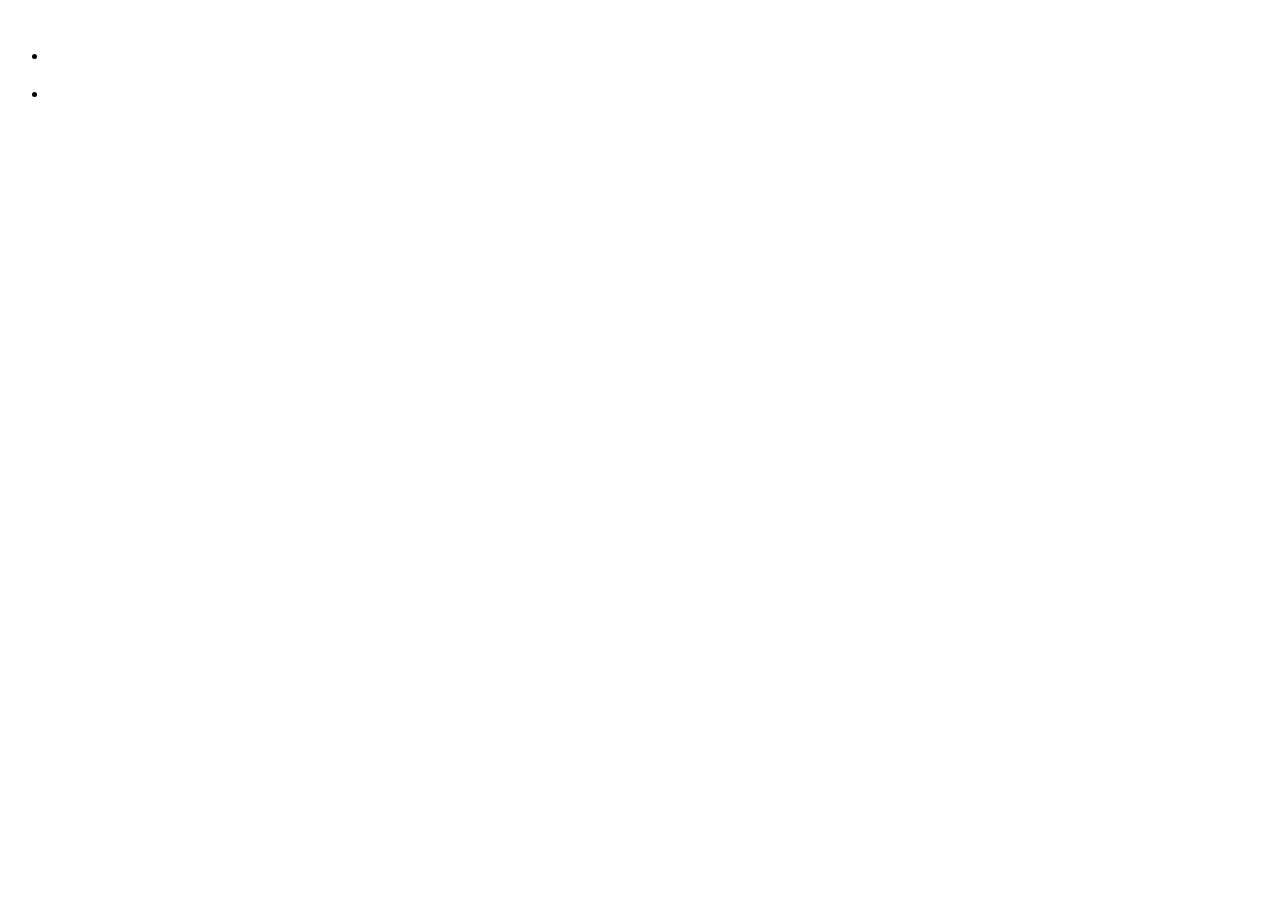
==== index.html @ ecbeac78 "Added the basic structure for the index page which is going to be the Home Page. The structure is sk" ====
<!DOCTYPE html>
<html lang="en-za">
<head>
  <meta charset="UTF-8">
  <meta name="viewport" content="width=device-width, initial-scale=1.0">
  <title>Bloomer Beauty Studio | Home</title>
  <meta name="description" content="content to be added">
  <link rel="stylesheet" href="css/style.css">
</head>
<body>

  <header>
    <!-- the header will not change, will stay the same. The image will be a hero banner below   -->
    <img>
    <h1></h1>
    <nav>
      <a></a>
      <a></a>
      <a></a>
      <a></a>
      <a></a>
      <a></a>
    </nav>
  </header>

  <main>
    <!-- content will added here such as visions and missions -->
    <section>
      <article>
        <p></p>
        <ul>
          <li></li>
        </ul>
      </article>
    </section>

    <section>
      <article>
        <h2></h2>
        <p></p>
      </article>
      <article>
        <h2></h2>
        <p></p>
      </article>
      <article>
        <h2></h2>
        <p></p>
      </article>
    </section>

    <aside>
      <h2></h2>
      <ul>
        <li></li>
      </ul>
    </aside>
  </main>

  <footer>
    <!-- footer will contain our contacts, social links , and business hours. Will remain the same for all the pages.-->
    <section>
      <!-- contact -->
      <p></p>
      <p><a></a></p>
      <p></p>
    </section>
    <section>
      <!-- social links -->
      <a><img></a>
      <a><img></a>
    </section>
    <section>
      <!-- business hours -->
      <p></p>
      <p></p>
    </section>
  </footer>

  <script src="js/main.js"></script>
</body>
</html>
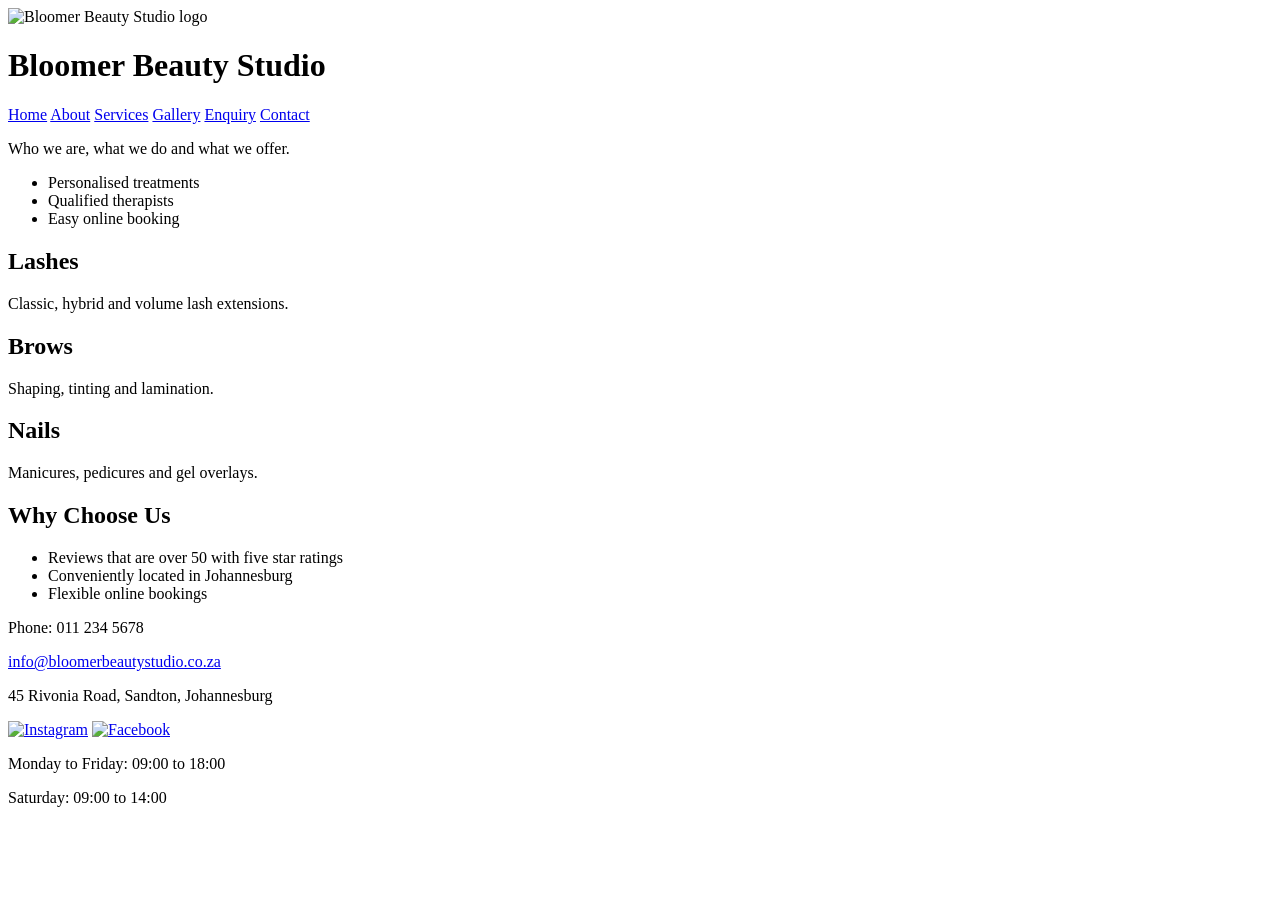
==== commit e749aa5c: "Updated the index page with brief context for featured services, hero and footer>" ====
--- a/index.html
+++ b/index.html
@@ -4,76 +4,80 @@
   <meta charset="UTF-8">
   <meta name="viewport" content="width=device-width, initial-scale=1.0">
   <title>Bloomer Beauty Studio | Home</title>
-  <meta name="description" content="content to be added">
+  <meta name="description" content="Bloomer Beauty Studio is a boutique beauty studio in Johannesburg offering lash, brow, nail and hair treatments.">
   <link rel="stylesheet" href="css/style.css">
 </head>
 <body>
 
   <header>
-    <!-- the header will not change, will stay the same. The image will be a hero banner below   -->
-    <img>
-    <h1></h1>
+    <!-- remains the same for all the webpages -->
+    <img src="images/logo.png" alt="Bloomer Beauty Studio logo">
+    <h1>Bloomer Beauty Studio</h1>
     <nav>
-      <a></a>
-      <a></a>
-      <a></a>
-      <a></a>
-      <a></a>
-      <a></a>
+      <a href="index.html">Home</a>
+      <a href="about.html">About</a>
+      <a href="services.html">Services</a>
+      <a href="gallery.html">Gallery</a>
+      <a href="enquiry.html">Enquiry</a>
+      <a href="contact.html">Contact</a>
     </nav>
   </header>
 
   <main>
-    <!-- content will added here such as visions and missions -->
+    <!-- content will added here such as visions and missions statements -->
     <section>
       <article>
-        <p></p>
+        <p> Who we are, what we do and what we offer.</p>
         <ul>
-          <li></li>
+          <li>Personalised treatments</li>
+          <li>Qualified therapists</li>
+          <li>Easy online booking</li>
         </ul>
       </article>
     </section>
 
     <section>
       <article>
-        <h2></h2>
-        <p></p>
+        <h2>Lashes</h2>
+        <p>Classic, hybrid and volume lash extensions.</p>
       </article>
       <article>
-        <h2></h2>
-        <p></p>
+        <h2>Brows</h2>
+        <p>Shaping, tinting and lamination.</p>
       </article>
       <article>
-        <h2></h2>
-        <p></p>
+        <h2>Nails</h2>
+        <p>Manicures, pedicures and gel overlays.</p>
       </article>
     </section>
 
     <aside>
-      <h2></h2>
+      <h2>Why Choose Us</h2>
       <ul>
-        <li></li>
+        <li>Reviews that are over 50 with five star ratings</li>
+        <li>Conveniently located in Johannesburg</li>
+        <li>Flexible online bookings</li>
       </ul>
     </aside>
   </main>
 
   <footer>
-    <!-- footer will contain our contacts, social links , and business hours. Will remain the same for all the pages.-->
+    <!-- Footer remains the same throughout all of the pages, details in the footer section do not change -->
     <section>
-      <!-- contact -->
-      <p></p>
-      <p><a></a></p>
-      <p></p>
+      <!-- contact details -->
+      <p>Phone: 011 234 5678</p>
+      <p><a href="mailto:info@bloomerbeautystudio.co.za">info@bloomerbeautystudio.co.za</a></p>
+      <p>45 Rivonia Road, Sandton, Johannesburg</p>
     </section>
     <section>
       <!-- social links -->
-      <a><img></a>
-      <a><img></a>
+      <a href="https://www.instagram.com/bloomerbeautystudio"><img src="images/icons/instagram.svg" alt="Instagram"></a>
+      <a href="https://www.facebook.com/bloomerbeautystudio"><img src="images/icons/facebook.svg" alt="Facebook"></a>
     </section>
     <section>
-      <!-- business hours -->
-      <p></p>
-      <p></p>
+      <!-- working hours -->
+      <p>Monday to Friday: 09:00 to 18:00</p>
+      <p>Saturday: 09:00 to 14:00</p>
     </section>
   </footer>
 
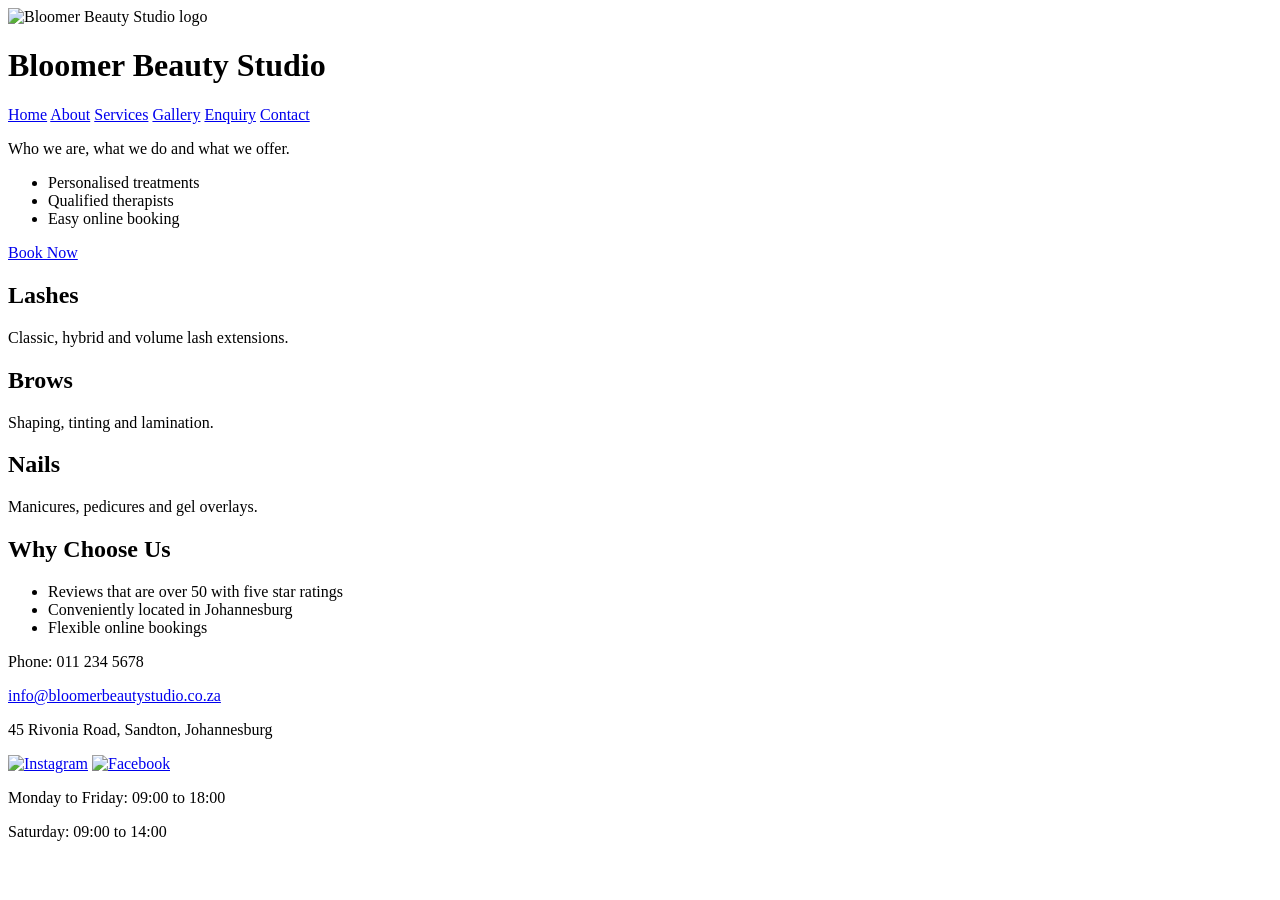
==== commit bbc61c49: "A call to action has been added, linking to the enquiry page when clicked" ====
--- a/index.html
+++ b/index.html
@@ -10,7 +10,7 @@
 <body>
 
   <header>
-    <!-- remains the same for all the webpages -->
+    <!-- remains the same for all the webpages, hero banner will be displayed here. -->
     <img src="images/logo.png" alt="Bloomer Beauty Studio logo">
     <h1>Bloomer Beauty Studio</h1>
     <nav>
@@ -24,7 +24,7 @@
   </header>
 
   <main>
-    <!-- content will added here such as visions and missions statements -->
+    <!-- content will added here such as visions and missions statements, call to action is also aadded -->
     <section>
       <article>
         <p> Who we are, what we do and what we offer.</p>
@@ -33,6 +33,7 @@
           <li>Qualified therapists</li>
           <li>Easy online booking</li>
         </ul>
+        <p><a href="enquiry.html">Book Now</a></p>
       </article>
     </section>
 
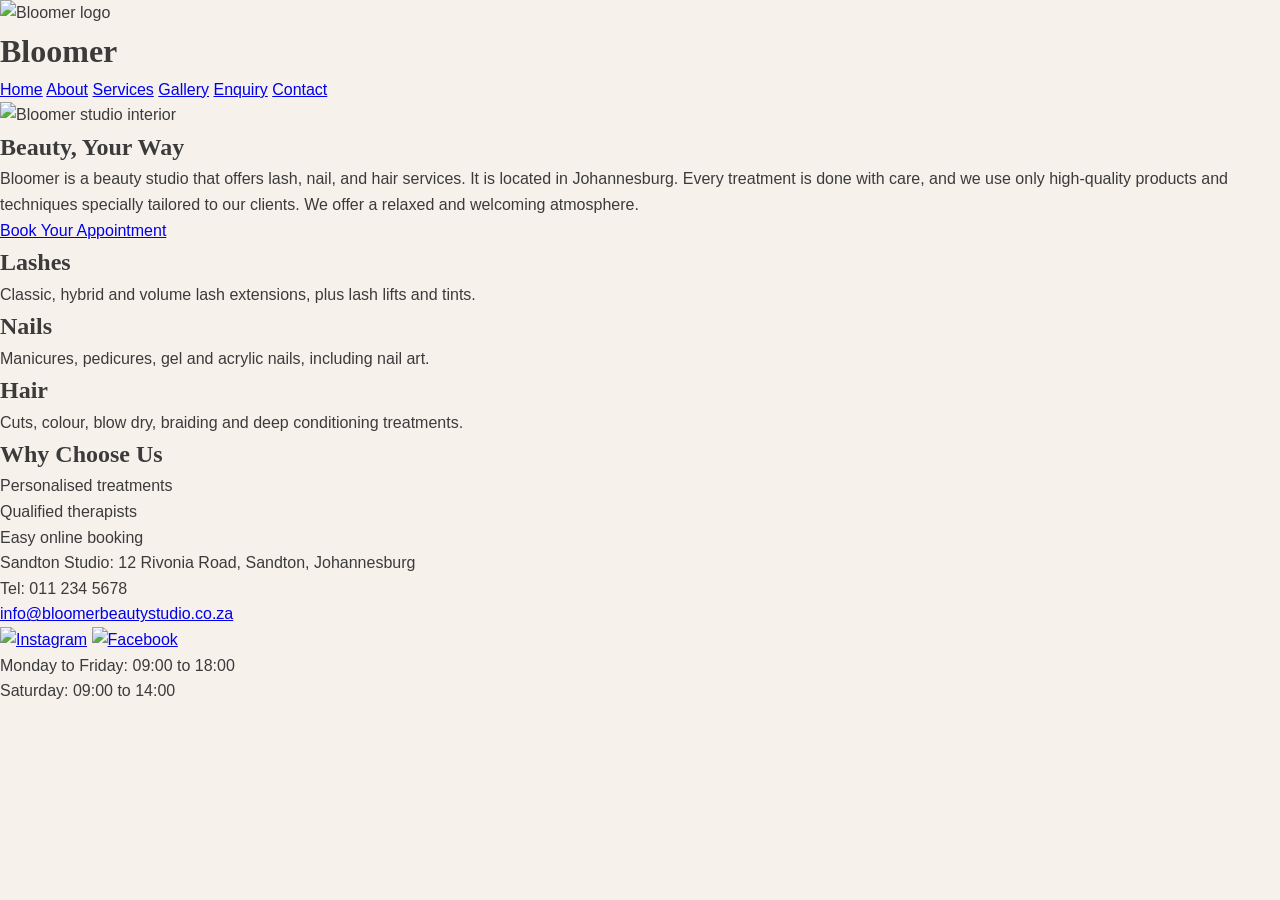
==== commit 2a35cd6c: "Updated index page with the finalised Bloomer content, single address" ====
--- a/index.html
+++ b/index.html
@@ -3,16 +3,16 @@
 <head>
   <meta charset="UTF-8">
   <meta name="viewport" content="width=device-width, initial-scale=1.0">
-  <title>Bloomer Beauty Studio | Home</title>
-  <meta name="description" content="Bloomer Beauty Studio is a boutique beauty studio in Johannesburg offering lash, brow, nail and hair treatments.">
+  <title>Bloomer | Home</title>
+  <meta name="description" content="Bloomer is a beauty studio in Johannesburg offering lash, nail and hair services.">
   <link rel="stylesheet" href="css/style.css">
 </head>
 <body>
 
   <header>
-    <!-- remains the same for all the webpages, hero banner will be displayed here. -->
-    <img src="images/logo.png" alt="Bloomer Beauty Studio logo">
-    <h1>Bloomer Beauty Studio</h1>
+    <!-- remains the same for all the webpages -->
+    <img src="images/logo.png" alt="Bloomer logo">
+    <h1>Bloomer</h1>
     <nav>
       <a href="index.html">Home</a>
       <a href="about.html">About</a>
@@ -24,59 +24,57 @@
   </header>
 
   <main>
-    <!-- content will added here such as visions and missions statements, call to action is also aadded -->
+    <!-- this is going to change for all the webpages -->
     <section>
       <article>
-        <p> Who we are, what we do and what we offer.</p>
-        <ul>
-          <li>Personalised treatments</li>
-          <li>Qualified therapists</li>
-          <li>Easy online booking</li>
-        </ul>
-        <p><a href="enquiry.html">Book Now</a></p>
+        <img src="images/hero/hero-salon.jpg" alt="Bloomer studio interior">
+        <h2>Beauty, Your Way</h2>
+        <p>Bloomer is a beauty studio that offers lash, nail, and hair services. It is located in Johannesburg. Every treatment is done with care, and we use only high-quality products and techniques specially tailored to our clients. We offer a relaxed and welcoming atmosphere.</p>
+        <!-- call to action -->
+        <p><a href="enquiry.html">Book Your Appointment</a></p>
       </article>
     </section>
 
     <section>
       <article>
         <h2>Lashes</h2>
-        <p>Classic, hybrid and volume lash extensions.</p>
-      </article>
-      <article>
-        <h2>Brows</h2>
-        <p>Shaping, tinting and lamination.</p>
+        <p>Classic, hybrid and volume lash extensions, plus lash lifts and tints.</p>
       </article>
       <article>
         <h2>Nails</h2>
-        <p>Manicures, pedicures and gel overlays.</p>
+        <p>Manicures, pedicures, gel and acrylic nails, including nail art.</p>
+      </article>
+      <article>
+        <h2>Hair</h2>
+        <p>Cuts, colour, blow dry, braiding and deep conditioning treatments.</p>
       </article>
     </section>
 
     <aside>
       <h2>Why Choose Us</h2>
       <ul>
-        <li>Reviews that are over 50 with five star ratings</li>
-        <li>Conveniently located in Johannesburg</li>
-        <li>Flexible online bookings</li>
+        <li>Personalised treatments</li>
+        <li>Qualified therapists</li>
+        <li>Easy online booking</li>
       </ul>
     </aside>
   </main>
 
   <footer>
-    <!-- Footer remains the same throughout all of the pages, details in the footer section do not change -->
+    <!-- remains the same for all the webpages -->
     <section>
-      <!-- contact details -->
-      <p>Phone: 011 234 5678</p>
+      <!-- contact -->
+      <p>Sandton Studio: 12 Rivonia Road, Sandton, Johannesburg</p>
+      <p>Tel: 011 234 5678</p>
       <p><a href="mailto:info@bloomerbeautystudio.co.za">info@bloomerbeautystudio.co.za</a></p>
-      <p>45 Rivonia Road, Sandton, Johannesburg</p>
     </section>
     <section>
       <!-- social links -->
-      <a href="https://www.instagram.com/bloomerbeautystudio"><img src="images/icons/instagram.svg" alt="Instagram"></a>
-      <a href="https://www.facebook.com/bloomerbeautystudio"><img src="images/icons/facebook.svg" alt="Facebook"></a>
+      <a href="https://www.instagram.com/bloomer"><img src="images/icons/instagram.svg" alt="Instagram"></a>
+      <a href="https://www.facebook.com/bloomer"><img src="images/icons/facebook.svg" alt="Facebook"></a>
     </section>
     <section>
-      <!-- working hours -->
+      <!-- business hours -->
       <p>Monday to Friday: 09:00 to 18:00</p>
       <p>Saturday: 09:00 to 14:00</p>
     </section>
--- a/css/style.css
+++ b/css/style.css
@@ -0,0 +1,33 @@
+/* ==========================================================================
+   Bloomer Beauty Studio — Main Stylesheet
+   Colour palette from Coolors (coolors.co)
+   Font pairing from Google Fonts (fonts.google.com)
+   ========================================================================== */
+
+:root {
+  /* Colour palette */
+  --color-primary: #e8b4b8f5;   /* blush pink */
+  --color-secondary: #F7F1EC; /* warm cream */
+  --color-accent: #3B3B3B;    
+
+  /* Typography */
+  --font-heading: 'Playfair Display', serif;
+  --font-body: 'Lato', sans-serif;
+}
+
+* {
+  box-sizing: border-box;
+  margin: 0;
+  padding: 0;
+}
+
+body {
+  font-family: var(--font-body);
+  color: var(--color-accent);
+  background-color: var(--color-secondary);
+  line-height: 1.6;
+}
+
+h1, h2, h3, h4 {
+  font-family: var(--font-heading);
+}
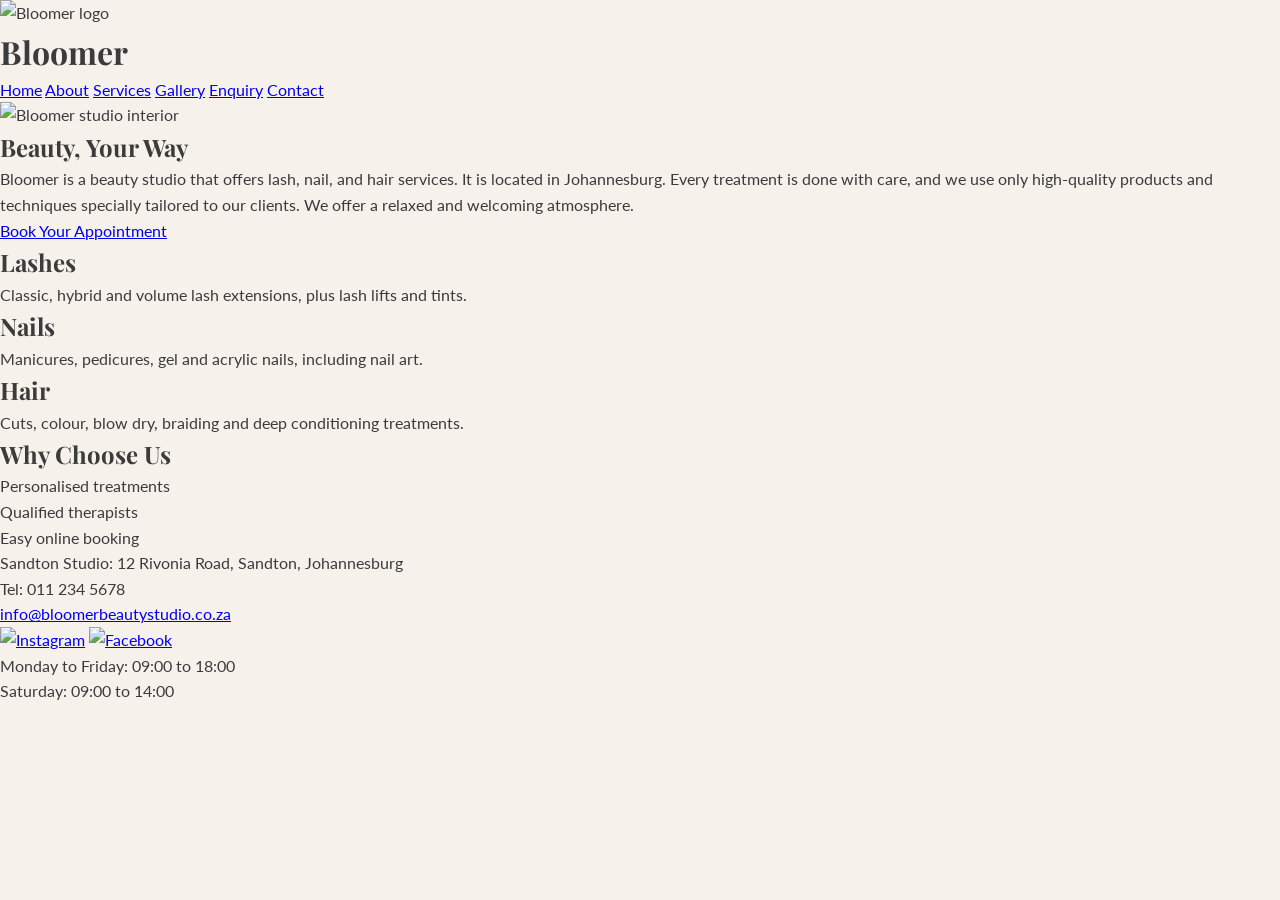
==== commit 1a1e50d4: "have linked the external CSS stylesheet with reset, typography and fonts from Google Fonts (Playfair" ====
--- a/index.html
+++ b/index.html
@@ -5,6 +5,9 @@
   <meta name="viewport" content="width=device-width, initial-scale=1.0">
   <title>Bloomer | Home</title>
   <meta name="description" content="Bloomer is a beauty studio in Johannesburg offering lash, nail and hair services.">
+  <link rel="preconnect" href="https://fonts.googleapis.com">
+  <link rel="preconnect" href="https://fonts.gstatic.com" crossorigin>
+  <link href="https://fonts.googleapis.com/css2?family=Playfair+Display:wght@400;600;700&family=Lato:wght@400;700&display=swap" rel="stylesheet">
   <link rel="stylesheet" href="css/style.css">
 </head>
 <body>
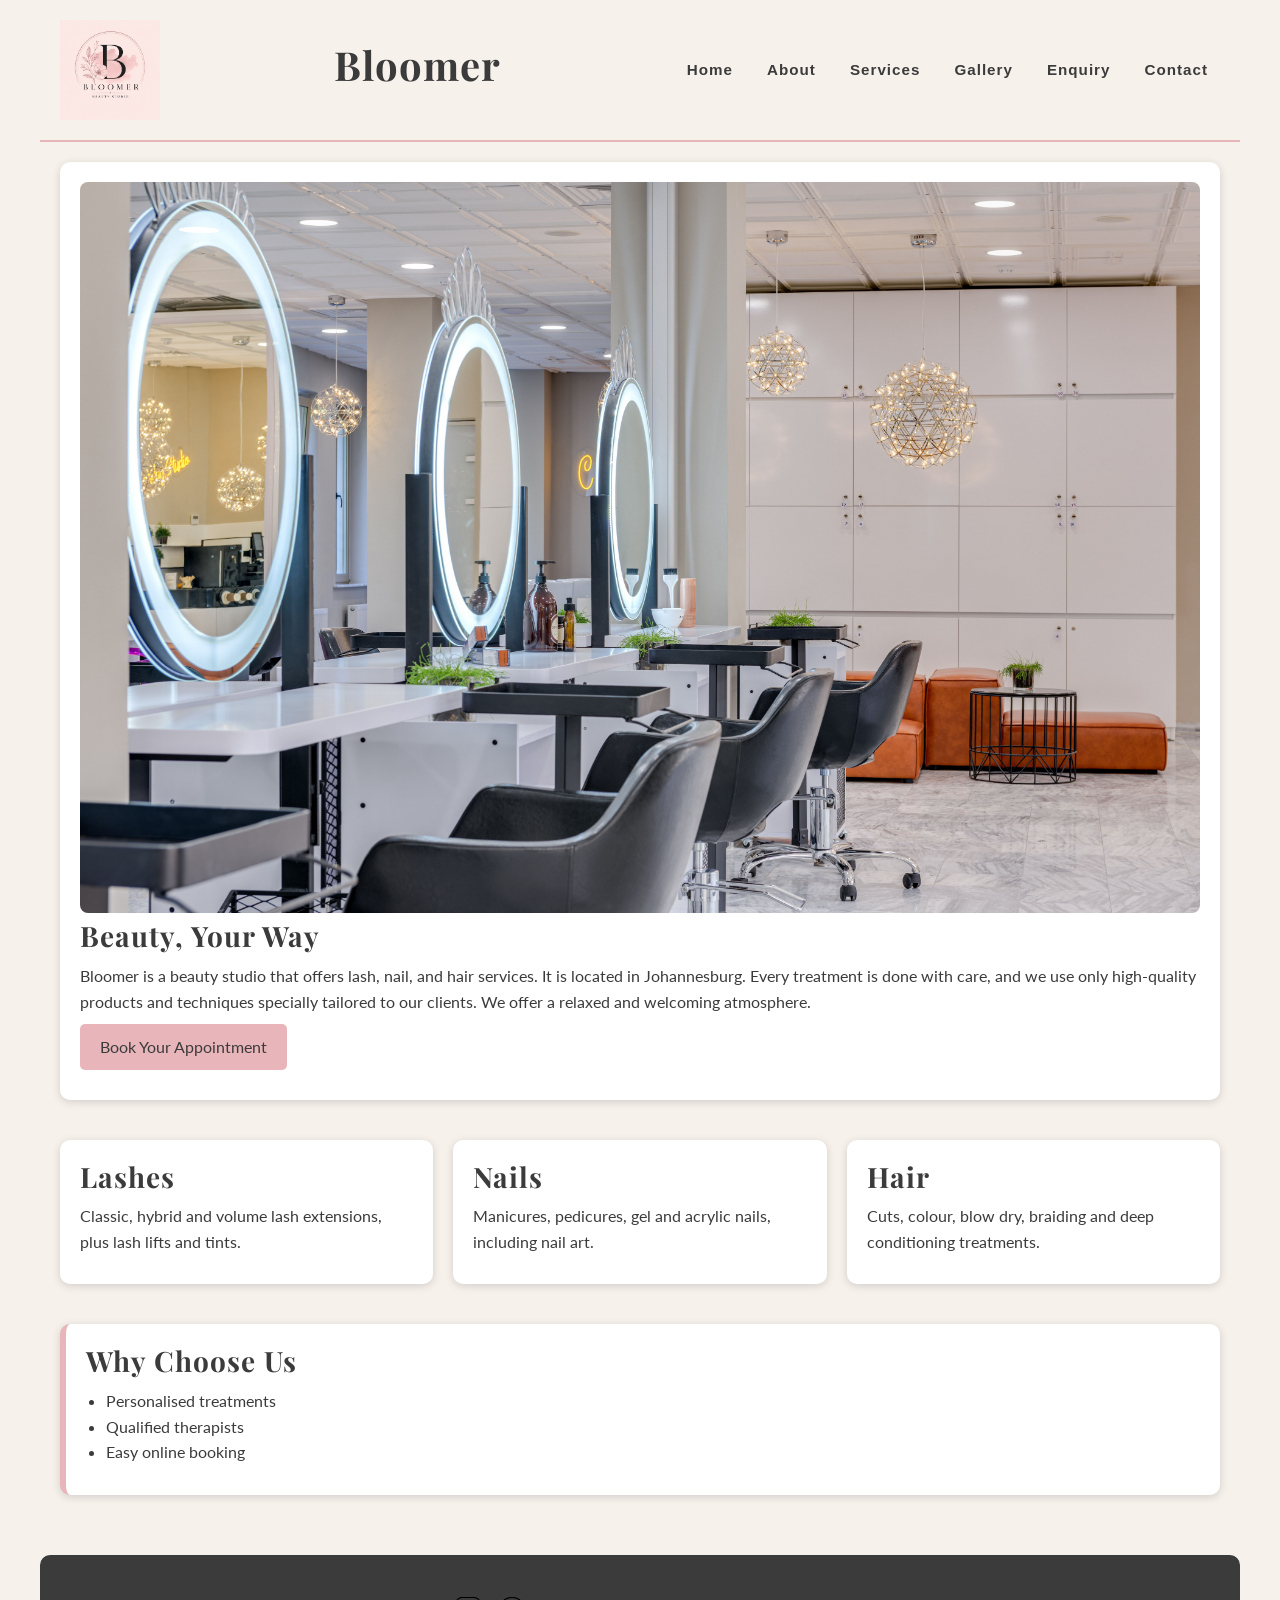
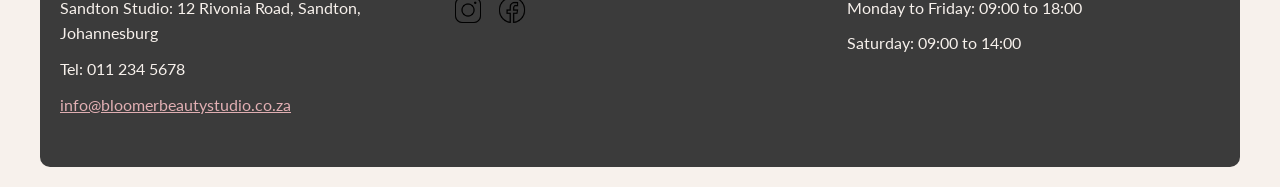
==== commit b8bfb04b: "Made small content and markup updates across the six HTML pages." ====
--- a/index.html
+++ b/index.html
@@ -14,7 +14,7 @@
 
   <header>
     <!-- remains the same for all the webpages -->
-    <img src="images/logo.png" alt="Bloomer logo">
+    <img src="images/Logo.png" alt="Bloomer logo">
     <h1>Bloomer</h1>
     <nav>
       <a href="index.html">Home</a>
@@ -30,7 +30,7 @@
     <!-- this is going to change for all the webpages -->
     <section>
       <article>
-        <img src="images/hero/hero-salon.jpg" alt="Bloomer studio interior">
+        <img src="images/hero/salonherobanner.jpg" alt="Bloomer studio interior">
         <h2>Beauty, Your Way</h2>
         <p>Bloomer is a beauty studio that offers lash, nail, and hair services. It is located in Johannesburg. Every treatment is done with care, and we use only high-quality products and techniques specially tailored to our clients. We offer a relaxed and welcoming atmosphere.</p>
         <!-- call to action -->
@@ -73,8 +73,8 @@
     </section>
     <section>
       <!-- social links -->
-      <a href="https://www.instagram.com/bloomer"><img src="images/icons/instagram.svg" alt="Instagram"></a>
-      <a href="https://www.facebook.com/bloomer"><img src="images/icons/facebook.svg" alt="Facebook"></a>
+      <a href="https://www.instagram.com/bloomer"><img src="images/icons/instagramicon.png" alt="Instagram"></a>
+      <a href="https://www.facebook.com/bloomer"><img src="images/icons/facebookicon.png" alt="Facebook"></a>
     </section>
     <section>
       <!-- business hours -->
--- a/css/style.css
+++ b/css/style.css
@@ -1,33 +1,266 @@
-/* ==========================================================================
-   Bloomer Beauty Studio — Main Stylesheet
-   Colour palette from Coolors (coolors.co)
-   Font pairing from Google Fonts (fonts.google.com)
-   ========================================================================== */
+/* Bloomer stylesheet
+   Colours are from Coolors, fonts are from Google Fonts (Playfair Display and Lato) */
 
 :root {
-  /* Colour palette */
-  --color-primary: #e8b4b8f5;   /* blush pink */
-  --color-secondary: #F7F1EC; /* warm cream */
-  --color-accent: #3B3B3B;    
-
-  /* Typography */
+  /* my colours */
+  --colour-primary: #e8b4b8f5;   /* blush pink */
+  --colour-secondary: #f7f1ec;   /* warm cream */
+  --colour-accent: #3b3b3b;      /* charcoal grey */
+
+  /* my fonts */
   --font-heading: 'Playfair Display', serif;
   --font-body: 'Lato', sans-serif;
 }
 
+/* reset: takes away the default spacing the browser adds, so I start from zero.
+   box-sizing makes padding and borders count inside the width of an element */
 * {
-  box-sizing: border-box;
   margin: 0;
   padding: 0;
-}
-
+  box-sizing: border-box;
+}
+
+/* base styles for the whole site, every page uses these */
 body {
   font-family: var(--font-body);
-  color: var(--color-accent);
-  background-color: var(--color-secondary);
+  font-size: 1rem;
   line-height: 1.6;
-}
-
-h1, h2, h3, h4 {
+  color: var(--colour-accent);
+  background-color: var(--colour-secondary);
+}
+
+/* headings use Playfair Display so they look different from the normal text */
+h1, h2, h3, h4, h5, h6 {
   font-family: var(--font-heading);
+  font-weight: 700;
+  line-height: 1.2;
+  letter-spacing: 1px;
+  margin-bottom: 10px;
+}
+
+h1 { font-size: 2.5rem; }
+h2 { font-size: 1.75rem; }
+h3 { font-size: 1.25rem; }
+
+p {
+  font-size: 1rem;
+  line-height: 1.6;
+  margin-bottom: 10px;
+}
+
+/* nav links, taking away the underline so it looks cleaner */
+nav a {
+  font-weight: 700;
+  font-size: 0.95rem;
+  letter-spacing: 1px;
+  text-decoration: none;
+  color: var(--colour-accent);
+  padding: 8px 12px;
+}
+
+ul {
+  margin-bottom: 10px;
+  padding-left: 20px;
+}
+
+li {
+  font-size: 1rem;
+  line-height: 1.6;
+}
+
+button {
+  font-family: var(--font-body);
+  font-weight: 700;
+  font-size: 1rem;
+}
+
+/* LAYOUT */
+
+/* keeps the header, main and footer from stretching too wide on a big screen.
+   margin 0 auto puts them in the centre */
+header, main, footer {
+  max-width: 1200px;
+  margin: 0 auto;
+  padding: 20px;
+}
+
+/* header uses flexbox so the logo, name and nav sit next to each other in a row */
+header {
+  display: flex;
+  justify-content: space-between;
+  align-items: center;
+  flex-wrap: wrap;
+  gap: 15px;
+}
+
+header img {
+  height: 100px;
+}
+
+/* nav is also flexbox so the links sit in a row */
+header nav {
+  display: flex;
+  gap: 10px;
+}
+
+/* every section in main is a flex row. If a section has 3 articles
+   they share the space equally, if it has 1 it takes the full width */
+main section {
+  display: flex;
+  gap: 20px;
+  margin-bottom: 40px;
+}
+
+main section article {
+  flex: 1;
+}
+
+/* images stay inside their article and never get wider than it */
+main section article img {
+  width: 100%;
+  height: auto;
+}
+
+aside {
+  padding: 20px;
+  margin-bottom: 40px;
+}
+
+/* footer uses grid with 3 equal columns: contact, social and hours */
+footer {
+  display: grid;
+  grid-template-columns: repeat(3, 1fr);
+  gap: 20px;
+  padding-top: 40px;
+  padding-bottom: 40px;
+}
+
+/* below we have colours and  */
+
+/* thin pink line under the header so it stands apart from the content */
+header {
+  border-bottom: 2px solid var(--colour-primary);
+}
+
+/* every article is a white card with rounded corners and a soft shadow */
+main section article {
+  background-color: white;
+  padding: 20px;
+  border-radius: 10px;
+  box-shadow: 0 2px 8px rgba(0, 0, 0, 0.15);
+}
+
+/* rounded corners on the pictures so they match the cards */
+main section article img {
+  border-radius: 8px;
+}
+
+/* the aside also gets the card look, with a pink line on the left */
+aside {
+  background-color: white;
+  border-left: 6px solid var(--colour-primary);
+  border-radius: 10px;
+  box-shadow: 0 2px 8px rgba(0, 0, 0, 0.15);
+}
+
+/* the Book Your Appointment link in main now looks like a button */
+main a {
+  display: inline-block;
+  background-color: var(--colour-primary);
+  color: var(--colour-accent);
+  padding: 10px 20px;
+  border-radius: 5px;
+  text-decoration: none;
+}
+
+/* forms (enquiry and contact pages) */
+label {
+  display: block;
+  margin-top: 10px;
+  font-weight: 700;
+}
+
+input, select, textarea {
+  width: 100%;
+  padding: 8px;
+  border: 1px solid #999999;
+  border-radius: 5px;
+  font-family: var(--font-body);
+  font-size: 1rem;
+}
+
+textarea {
+  height: 120px;
+}
+
+button {
+  margin-top: 15px;
+  padding: 10px 20px;
+  background-color: var(--colour-primary);
+  color: var(--colour-accent);
+  border: none;
+  border-radius: 5px;
+  cursor: pointer;
+}
+
+/* footer is dark with light text so it stands out from the page */
+footer {
+  background-color: var(--colour-accent);
+  color: var(--colour-secondary);
+  border-radius: 10px;
+  margin-bottom: 20px;
+}
+
+footer a {
+  color: var(--colour-primary);
+}
+
+/* this keeps the social icons small */
+footer img {
+  width: 30px;
+  margin-right: 10px;
+}
+
+/* PSEUDO CLASSES: hover, focus and active */
+
+/* hover is when the mouse is on top of something */
+nav a:hover {
+  color: #b5656d;
+  text-decoration: underline;
+}
+
+main a:hover,
+button:hover {
+  background-color: var(--colour-accent);
+  color: white;
+}
+
+footer a:hover {
+  color: white;
+  text-decoration: underline;
+}
+
+/* focus is when you click inside a form field or tab onto a link */
+input:focus,
+select:focus,
+textarea:focus {
+  outline: 2px solid #b5656d;
+  background-color: #fff7f8;
+}
+
+nav a:focus,
+main a:focus {
+  outline: 2px solid #b5656d;
+}
+
+/* active is the moment something is being clicked.
+   It sits last so it wins over hover */
+nav a:active {
+  color: #8a3f47;
+}
+
+main a:active,
+button:active {
+  background-color: #b5656d;
+  color: white;
 }
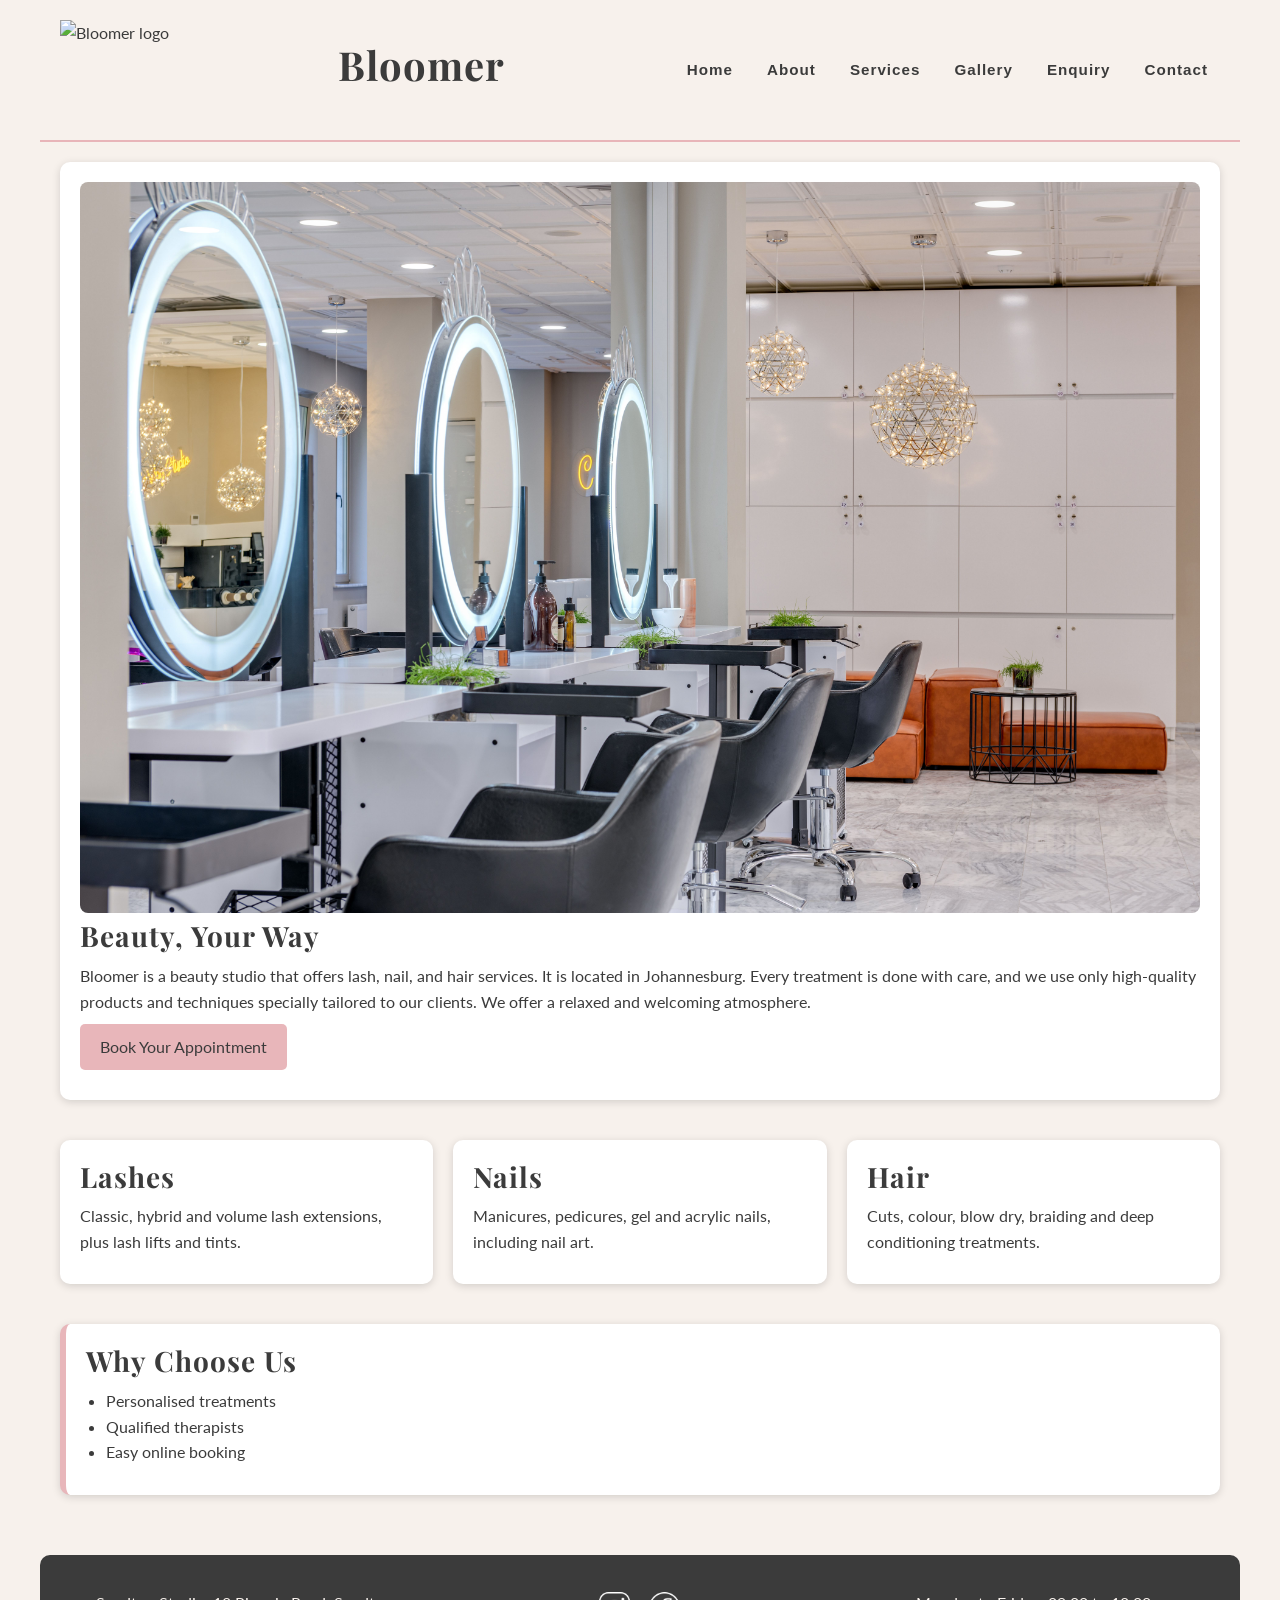
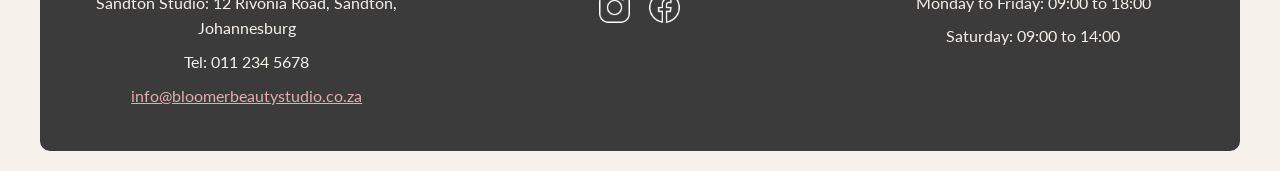
==== commit bd966082: "Updated the logo first letter from uppercase L to lowercase across all pages." ====
--- a/index.html
+++ b/index.html
@@ -14,7 +14,7 @@
 
   <header>
     <!-- remains the same for all the webpages -->
-    <img src="images/Logo.png" alt="Bloomer logo">
+    <img src="images/logo.png" alt="Bloomer logo">
     <h1>Bloomer</h1>
     <nav>
       <a href="index.html">Home</a>
--- a/css/style.css
+++ b/css/style.css
@@ -135,7 +135,7 @@
   padding-bottom: 40px;
 }
 
-/* below we have colours and  */
+/* below we have colours and decorations */
 
 /* thin pink line under the header so it stands apart from the content */
 header {
@@ -263,4 +263,141 @@
 button:active {
   background-color: #b5656d;
   color: white;
+}
+
+/* Footer Styling */
+
+/* the three columns line up at the top and the text is centred so that it looks balanced */
+footer {
+  align-items: start;
+  text-align: center;
+  padding-top: 35px;
+  padding-bottom: 35px;
+}
+
+/* for the icons in the footer to be more visible */
+footer img {
+  width: 35px;
+  margin-right: 0;
+  filter: invert(1);
+}
+
+/* the middle column holds the social icons, so they sit side by side in the centre */
+footer section:nth-child(2) {
+  display: flex;
+  justify-content: center;
+  gap: 15px;
+}
+
+/* a little less space under the footer text so the columns look even */
+footer p {
+  margin-bottom: 8px;
+}
+
+/* the icons get a bit bigger when the mouse is on them */
+footer a:hover img {
+  transform: scale(1.15);
+}
+
+/* RESPONSIVE DESIGN */
+
+/* images never get wider than the space they are in, so nothing sticks out of the screen */
+img {
+  max-width: 100%;
+  height: auto;
+}
+
+/* small laptops and big tablets, 1024px and smaller */
+@media (max-width: 1024px) {
+  h1 { font-size: 2.2rem; }
+  h2 { font-size: 1.6rem; }
+
+  header, main, footer {
+    padding: 18px;
+  }
+}
+
+/* tablets, 768px and smaller */
+@media (max-width: 768px) {
+  h1 { font-size: 2rem; }
+  h2 { font-size: 1.5rem; }
+
+  /* the logo, name and nav stack in the middle instead of sitting in one row */
+  header {
+    flex-direction: column;
+    text-align: center;
+  }
+
+  header img {
+    height: 80px;
+  }
+
+  header nav {
+    flex-wrap: wrap;
+    justify-content: center;
+  }
+
+  /* articles go two to a row. flex-wrap lets the third one drop to the next row */
+  main section {
+    flex-wrap: wrap;
+  }
+
+  main section article {
+    flex: 1 1 45%;
+  }
+}
+
+/* phones, 480px and smaller */
+@media (max-width: 480px) {
+  /* text is a bit smaller so it fits a small screen. I used rem so it still scales */
+  h1 { font-size: 1.75rem; }
+  h2 { font-size: 1.4rem; }
+  h3 { font-size: 1.1rem; }
+
+  p, li {
+    font-size: 0.95rem;
+  }
+
+  header, main, footer {
+    padding: 18px;
+  }
+
+  /* the logo is smaller on a phone so it does not push everything down */
+  header img {
+    height: 60px;
+  }
+
+  /* the nav links are stacked in one column so they are easy to tap */
+  header nav {
+    flex-direction: column;
+    width: 100%;
+  }
+
+  nav a {
+    display: block;
+    padding: 12px;
+  }
+
+  /* everything is one column on a phone, nothing sits side by side */
+  main section {
+    flex-direction: column;
+  }
+
+  main section article {
+    flex: none;
+    width: 100%;
+  }
+
+  /* footer goes from 3 columns to 1 */
+  footer {
+    grid-template-columns: 1fr;
+  }
+
+  /* the button is full width so it is easy to press with a thumb */
+  main a,
+  button {
+    display: block;
+    text-align: center;
+    width: 100%;
+  }
 }
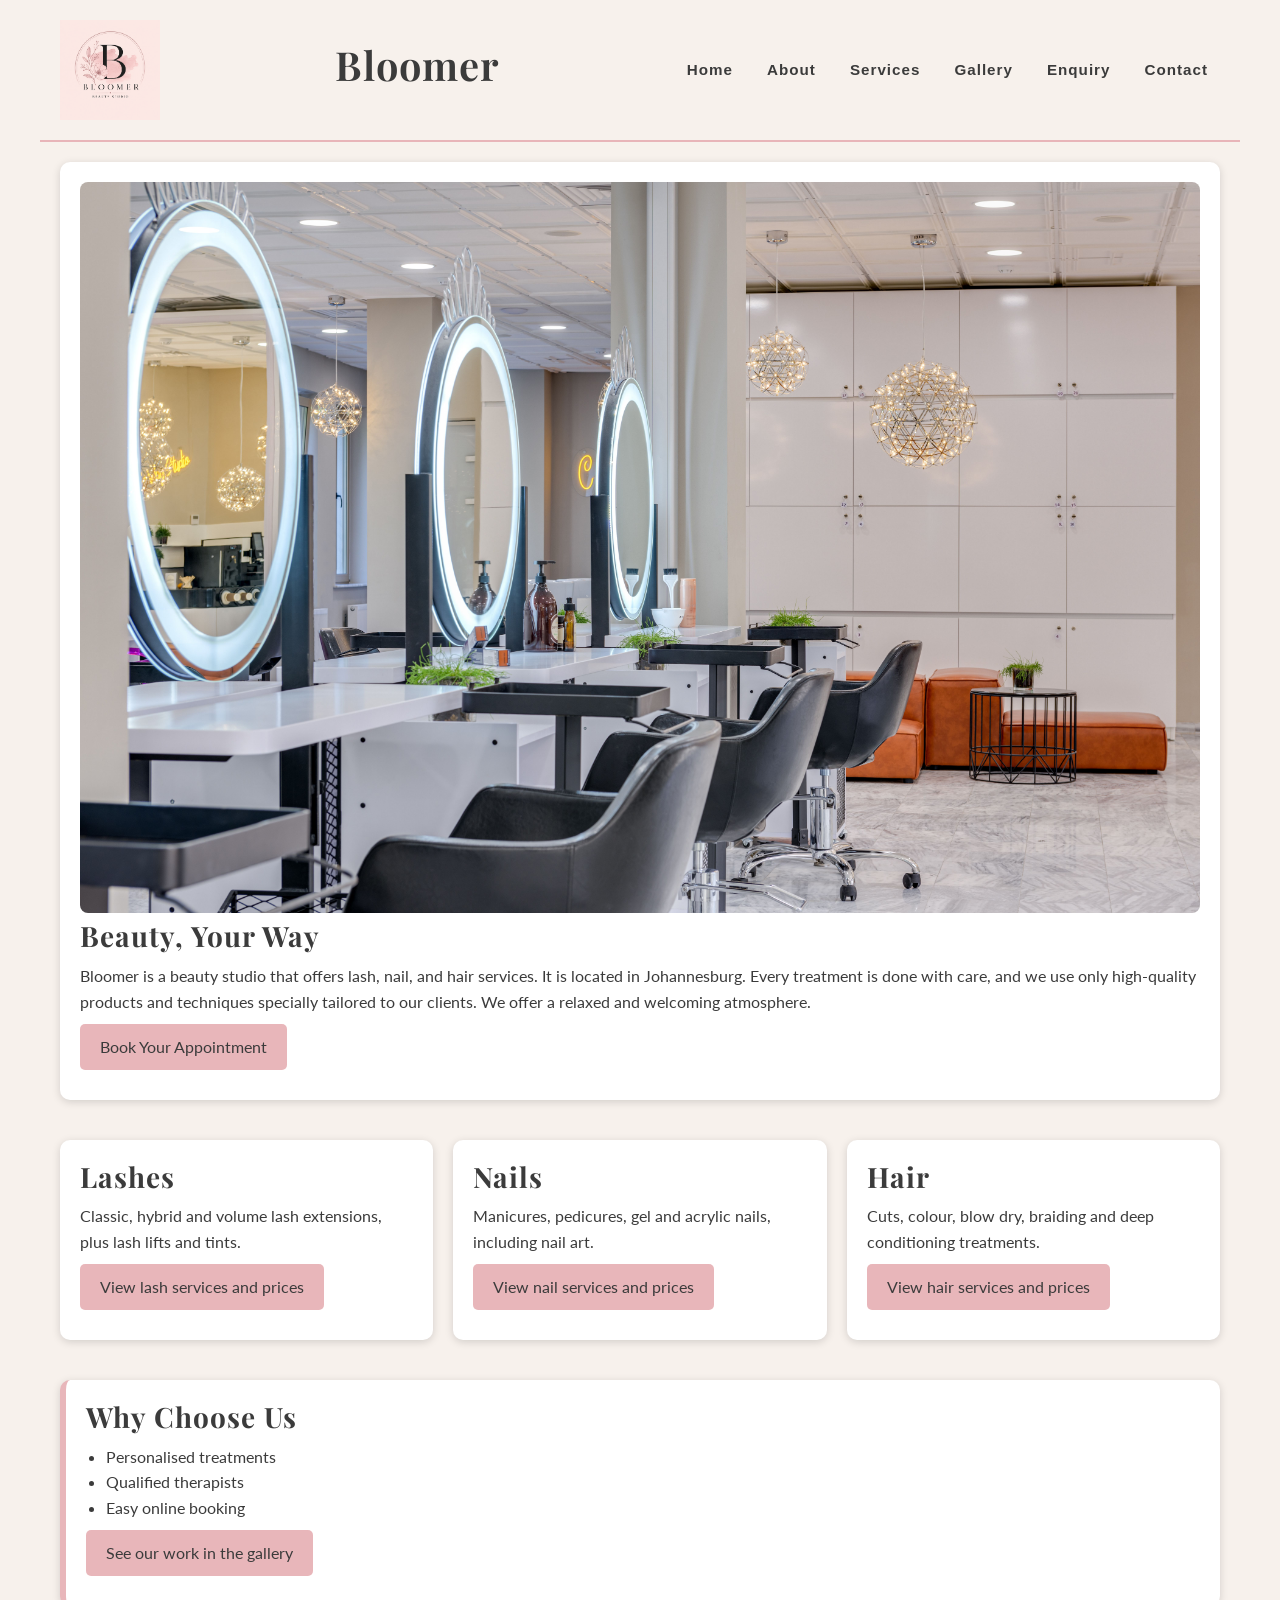
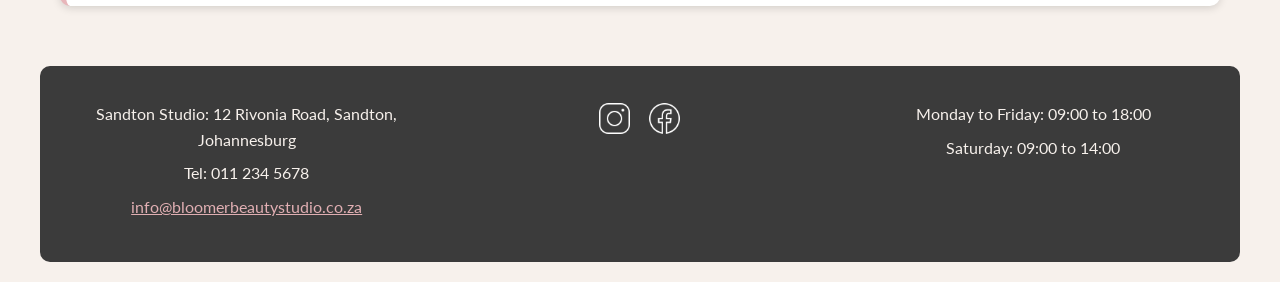
==== commit 90589083: "Added SEO titles, descriptions, keywords and sharing tags to both pages" ====
--- a/index.html
+++ b/index.html
@@ -3,19 +3,113 @@
 <head>
   <meta charset="UTF-8">
   <meta name="viewport" content="width=device-width, initial-scale=1.0">
-  <title>Bloomer | Home</title>
-  <meta name="description" content="Bloomer is a beauty studio in Johannesburg offering lash, nail and hair services.">
+  <title>Bloomer | Lash, Nail &amp; Hair Studio in Sandton and Rosebank</title>
+  <meta name="description" content="Bloomer is a beauty studio in Sandton and Rosebank, Johannesburg, offering lash extensions, gel and acrylic nails, hair colour and braiding. Book online.">
+  <meta name="keywords" content="beauty studio Johannesburg, lash extensions Sandton, gel nails Rosebank, acrylic nails Johannesburg, hair braiding Johannesburg, nail art, lash lift and tint, Bloomer">
+  <meta name="author" content="Mamello Makhalemele">
+  <meta name="robots" content="index, follow">
+  <link rel="canonical" href="https://mamellomak.github.io/bloomer-beauty-studio/">
+  <link rel="icon" type="image/png" href="images/logo.png">
+
+  <!-- open graph tags, these control how the page looks when someone shares the link on social media -->
+  <meta property="og:type" content="website">
+  <meta property="og:site_name" content="Bloomer Beauty Studio">
+  <meta property="og:title" content="Bloomer | Lash, Nail &amp; Hair Studio in Sandton and Rosebank">
+  <meta property="og:description" content="Bloomer is a beauty studio in Sandton and Rosebank, Johannesburg, offering lash extensions, gel and acrylic nails, hair colour and braiding. Book online.">
+  <meta property="og:url" content="https://mamellomak.github.io/bloomer-beauty-studio/">
+  <meta property="og:image" content="https://mamellomak.github.io/bloomer-beauty-studio/images/hero/salonherobanner.jpg">
+  <meta property="og:image:alt" content="The inside of the Bloomer beauty studio">
+  <meta property="og:locale" content="en_ZA">
   <link rel="preconnect" href="https://fonts.googleapis.com">
   <link rel="preconnect" href="https://fonts.gstatic.com" crossorigin>
   <link href="https://fonts.googleapis.com/css2?family=Playfair+Display:wght@400;600;700&family=Lato:wght@400;700&display=swap" rel="stylesheet">
   <link rel="stylesheet" href="css/style.css">
+  <script type="application/ld+json">
+{
+  "@context": "https://schema.org",
+  "@graph": [
+    {
+      "@type": "BeautySalon",
+      "@id": "https://mamellomak.github.io/bloomer-beauty-studio/#sandton",
+      "name": "Bloomer Beauty Studio, Sandton",
+      "url": "https://mamellomak.github.io/bloomer-beauty-studio/",
+      "image": "https://mamellomak.github.io/bloomer-beauty-studio/images/hero/salonherobanner.jpg",
+      "telephone": "+27112345678",
+      "email": "info@bloomerbeautystudio.co.za",
+      "address": {
+        "@type": "PostalAddress",
+        "streetAddress": "12 Rivonia Road",
+        "addressLocality": "Sandton",
+        "addressRegion": "Gauteng",
+        "addressCountry": "ZA"
+      },
+      "geo": {
+        "@type": "GeoCoordinates",
+        "latitude": -26.1075,
+        "longitude": 28.056
+      },
+      "openingHoursSpecification": [
+        {
+          "@type": "OpeningHoursSpecification",
+          "dayOfWeek": ["Monday", "Tuesday", "Wednesday", "Thursday", "Friday"],
+          "opens": "09:00",
+          "closes": "18:00"
+        },
+        {
+          "@type": "OpeningHoursSpecification",
+          "dayOfWeek": "Saturday",
+          "opens": "09:00",
+          "closes": "14:00"
+        }
+      ]
+    },
+    {
+      "@type": "BeautySalon",
+      "@id": "https://mamellomak.github.io/bloomer-beauty-studio/#rosebank",
+      "name": "Bloomer Beauty Studio, Rosebank",
+      "url": "https://mamellomak.github.io/bloomer-beauty-studio/",
+      "image": "https://mamellomak.github.io/bloomer-beauty-studio/images/hero/salonherobanner.jpg",
+      "telephone": "+27112345679",
+      "email": "info@bloomerbeautystudio.co.za",
+      "address": {
+        "@type": "PostalAddress",
+        "streetAddress": "45 Jan Smuts Avenue",
+        "addressLocality": "Rosebank",
+        "addressRegion": "Gauteng",
+        "addressCountry": "ZA"
+      },
+      "geo": {
+        "@type": "GeoCoordinates",
+        "latitude": -26.146,
+        "longitude": 28.0435
+      },
+      "openingHoursSpecification": [
+        {
+          "@type": "OpeningHoursSpecification",
+          "dayOfWeek": ["Monday", "Tuesday", "Wednesday", "Thursday", "Friday"],
+          "opens": "09:00",
+          "closes": "18:00"
+        },
+        {
+          "@type": "OpeningHoursSpecification",
+          "dayOfWeek": "Saturday",
+          "opens": "09:00",
+          "closes": "14:00"
+        }
+      ]
+    }
+  ]
+}
+  </script>
 </head>
+
+
 <body>
 
   <header>
     <!-- remains the same for all the webpages -->
     <img src="images/logo.png" alt="Bloomer logo">
-    <h1>Bloomer</h1>
+    <p class="site-name">Bloomer</p>
     <nav>
       <a href="index.html">Home</a>
       <a href="about.html">About</a>
@@ -31,7 +125,7 @@
     <section>
       <article>
         <img src="images/hero/salonherobanner.jpg" alt="Bloomer studio interior">
-        <h2>Beauty, Your Way</h2>
+        <h1>Beauty, Your Way</h1>
         <p>Bloomer is a beauty studio that offers lash, nail, and hair services. It is located in Johannesburg. Every treatment is done with care, and we use only high-quality products and techniques specially tailored to our clients. We offer a relaxed and welcoming atmosphere.</p>
         <!-- call to action -->
         <p><a href="enquiry.html">Book Your Appointment</a></p>
@@ -42,14 +136,17 @@
       <article>
         <h2>Lashes</h2>
         <p>Classic, hybrid and volume lash extensions, plus lash lifts and tints.</p>
+        <p><a href="services.html">View lash services and prices</a></p>
       </article>
       <article>
         <h2>Nails</h2>
         <p>Manicures, pedicures, gel and acrylic nails, including nail art.</p>
+        <p><a href="services.html">View nail services and prices</a></p>
       </article>
       <article>
         <h2>Hair</h2>
         <p>Cuts, colour, blow dry, braiding and deep conditioning treatments.</p>
+        <p><a href="services.html">View hair services and prices</a></p>
       </article>
     </section>
 
@@ -60,6 +157,7 @@
         <li>Qualified therapists</li>
         <li>Easy online booking</li>
       </ul>
+      <p><a href="gallery.html">See our work in the gallery</a></p>
     </aside>
   </main>
 
--- a/css/style.css
+++ b/css/style.css
@@ -12,8 +12,7 @@
   --font-body: 'Lato', sans-serif;
 }
 
-/* reset: takes away the default spacing the browser adds, so I start from zero.
-   box-sizing makes padding and borders count inside the width of an element */
+
 * {
   margin: 0;
   padding: 0;
@@ -225,7 +224,7 @@
 
 /* hover is when the mouse is on top of something */
 nav a:hover {
-  color: #b5656d;
+  color: #8a3f47;
   text-decoration: underline;
 }
 
@@ -261,7 +260,7 @@
 
 main a:active,
 button:active {
-  background-color: #b5656d;
+  background-color: #8a3f47;
   color: white;
 }
 
@@ -400,4 +399,580 @@
     text-align: center;
     width: 100%;
   }
+}
+
+/*PART 3 ADDITIONS */
+
+:root {
+  /* added two extra colours for Part 3 */
+  --colour-error: #b3261e;   /* error messages and invalid fields */
+  --colour-focus: #b5656d;   /* the darker rose already used for hover and focus in Part 2 */
+}
+
+
+/* GENERAL HELPERS */
+
+/* Makes the hidden attribute always win. Without this, the "main section"
+   rule (display: flex) would stop hidden sections from disappearing, and the
+   gallery filter and search controls depend on hiding things. */
+[hidden] {
+  display: none !important;
+}
+
+/* Keyboard users now see where they are on every button and button style link */
+button:focus-visible,
+.button-link:focus-visible {
+  outline: 2px solid var(--colour-focus);
+  outline-offset: 2px;
+}
+
+/* A button that is busy, for example while the enquiry form checks availability */
+button:disabled {
+  opacity: 0.6;
+  cursor: not-allowed;
+}
+
+button:disabled:hover {
+  background-color: var(--colour-primary);
+  color: var(--colour-accent);
+}
+
+
+/* Form messages (enquiry and contact pages) */
+
+/* The error message under a field. The reserved height stops the form from jumping about when a message appears. */
+.field-error {
+  display: block;
+  min-height: 1.25em;
+  margin: 4px 0 10px;
+  color: var(--colour-error);
+  font-size: 0.9rem;
+  font-weight: 700;
+}
+
+/* A field that has failed validation. A box-shadow adds the thicker edge without making the field bigger. */
+input.is-invalid,
+select.is-invalid,
+textarea.is-invalid {
+  border-color: var(--colour-error);
+  box-shadow: 0 0 0 1px var(--colour-error);
+  background-color: #fff5f4;
+}
+
+input.is-invalid:focus,
+select.is-invalid:focus,
+textarea.is-invalid:focus {
+  outline: 2px solid var(--colour-error);
+}
+
+/* The response box shown after a form is sent. It uses the same pink left
+   border as the one used for the primary button. */
+.form-status {
+  margin-top: 20px;
+  padding: 20px;
+  border-left: 6px solid var(--colour-primary);
+  border-radius: 10px;
+  background-color: var(--colour-secondary);
+  color: var(--colour-accent);
+}
+
+.form-status:focus {
+  outline: 2px solid var(--colour-focus);
+}
+
+
+.form-status.is-problem {
+  border-left-color: var(--colour-error);
+}
+
+/*this is the email 
+preview */
+.email-preview {
+  margin-bottom: 10px;
+  padding: 15px;
+  border: 1px solid #dddddd;
+  border-radius: 8px;
+  background-color: white;
+  font-family: var(--font-body);
+  white-space: pre-wrap;
+  overflow-wrap: anywhere;
+}
+
+/* this is a button link styled like a button but is actually a link. 
+It is used for the "Book Your Appointment" link in the enquiry response. */
+.button-link {
+  margin-top: 10px;
+  font-weight: 650;
+  transition: background-color 0.2s ease, color 0.2s ease;
+}
+
+
+/* below is the styling of theservices page: search, 
+filter and sort */
+
+/* display: contents lets the wrapper act as if it is not there, so the service sections 
+keep the layout they had in Part 2. */
+#services-list {
+  display: contents;
+}
+
+/* this is the control panel for the services page and the gallery page. 
+It is a white card with a soft shadow, like the articles and aside. */
+#services-controls,
+#gallery-controls {
+  flex-direction: column;
+  gap: 10px;
+  padding: 20px;
+  border-radius: 10px;
+  background-color: white;
+  box-shadow: 0 2px 8px rgba(0, 0, 0, 0.15);
+}
+
+#services-count,
+#gallery-count {
+  margin: 0;
+  font-weight: 700;
+}
+
+
+/* GALLERY PAGE */
+
+/*The gap of 20px comes from the "main section" rule. */
+.gallery-group {
+  display: grid;
+  grid-template-columns: repeat(auto-fill, minmax(220px, 1fr));
+}
+
+/* All photos are shown as squares so the rows look even. 
+The lightbox shows each photo uncropped. */
+.gallery-group article img {
+  aspect-ratio: 1 / 1;
+  object-fit: cover;
+}
+
+/* Each photo is a link to the full image. */
+.gallery-group a {
+  display: block;
+  padding: 0;
+  border-radius: 9px;
+  background: none;
+  cursor: zoom-in;
+}
+
+.gallery-group a:hover,
+.gallery-group a:active {
+  background: none;
+}
+
+.gallery-group a:hover img {
+  opacity: 0.85;
+}
+
+.gallery-group a:focus-visible {
+  outline: 3px solid var(--colour-focus);
+  outline-offset: 3px;
+}
+
+/* The category buttons sit in a 
+wrapping row. */
+#gallery-controls [role="group"] {
+  display: flex;
+  flex-wrap: wrap;
+  gap: 10px;
+  margin-top: 15px;
+}
+
+/* for the filter buttons */
+.filter-btn {
+  width: auto;
+  margin-top: 0;
+}
+
+.filter-btn.active {
+  background-color: var(--colour-accent);
+  color: white;
+}
+
+
+/* LIGHTBOX (built by js/main.js,it only shows when open) */
+body.lightbox-open {
+  overflow: hidden;
+}
+
+.lightbox {
+  width: 100%;
+  height: 100%;
+  max-width: none;
+  max-height: none;
+  margin: 0;
+  padding: 0;
+  border: 0;
+  background-color: rgba(30, 24, 28, 0.95);
+  color: white;
+}
+
+.lightbox[open] {
+  display: grid;
+  grid-template-columns: auto 1fr auto;
+  align-items: center;
+  justify-items: center;
+  animation: lightbox-fade 0.25s ease;
+}
+
+@keyframes lightbox-fade {
+  from { opacity: 0; }
+  to { opacity: 1; }
+}
+
+.lightbox figure {
+  grid-column: 2;
+  grid-row: 1;
+  margin: 0;
+  max-width: 100%;
+  text-align: center;
+}
+
+.lightbox img {
+  display: block;
+  max-width: 100%;
+  max-height: 75vh;
+  margin: 0 auto;
+  border-radius: 8px;
+  object-fit: contain;
+}
+
+.lightbox figcaption {
+  margin-top: 15px;
+  padding: 0 15px;
+}
+
+/* Previous, next and close buttons. They are 44px so they are easy to tap. */
+.lightbox-prev,
+.lightbox-next,
+.lightbox-close {
+  display: grid;
+  place-items: center;
+  width: 44px;
+  height: 44px;
+  margin-top: 0;
+  padding: 0;
+  border: 0;
+  border-radius: 50%;
+  background-color: rgba(255, 255, 255, 0.15);
+  color: white;
+  font-size: 2rem;
+  line-height: 1;
+  cursor: pointer;
+  transition: background-color 0.2s ease, color 0.2s ease, transform 0.1s ease;
+}
+
+.lightbox-prev {
+  grid-column: 1;
+  grid-row: 1;
+  margin: 0 8px;
+}
+
+.lightbox-next {
+  grid-column: 3;
+  grid-row: 1;
+  margin: 0 8px;
+}
+
+.lightbox-close {
+  position: absolute;
+  top: 15px;
+  right: 15px;
+}
+
+.lightbox-prev:hover,
+.lightbox-next:hover,
+.lightbox-close:hover {
+  background-color: var(--colour-primary);
+  color: var(--colour-accent);
+}
+
+.lightbox-prev:active,
+.lightbox-next:active,
+.lightbox-close:active {
+  transform: scale(0.92);
+}
+
+.lightbox-counter {
+  position: absolute;
+  bottom: 15px;
+  left: 0;
+  right: 0;
+  margin: 0;
+  text-align: center;
+  font-size: 0.9rem;
+}
+
+/* phones, 600px and smaller: slimmer side buttons so the photo has more room */
+@media (max-width: 600px) {
+  .lightbox-prev,
+  .lightbox-next {
+    margin: 0 4px;
+    font-size: 1.5rem;
+  }
+
+  .lightbox img {
+    max-height: 65vh;
+  }
+}
+
+/* CONTACT PAGE MAP (Leaflet, drawn by js/map.js) */
+
+/* The map needs a set height. z-index: 0 keeps Leaflet's own layers from
+   floating above anything else on the page. */
+#studio-map {
+  position: relative;
+  z-index: 0;
+  height: 420px;
+  border-radius: 10px;
+}
+
+/* The buttons above the map sit in a wrapping row. */
+#map-controls {
+  display: flex;
+  flex-wrap: wrap;
+  gap: 10px;
+  margin-bottom: 15px;
+}
+
+#map-controls button {
+  width: auto;
+  margin-top: 0;
+}
+
+/* The custom pin: a blush pink teardrop with a charcoal edge and dot */
+.studio-pin span {
+  position: relative;
+  display: block;
+  width: 30px;
+  height: 30px;
+  border: 3px solid var(--colour-accent);
+  border-radius: 50% 50% 50% 0;
+  background-color: var(--colour-primary);
+  box-shadow: 0 2px 6px rgba(0, 0, 0, 0.4);
+  transform: rotate(-45deg);
+}
+
+.studio-pin span::after {
+  content: "";
+  position: absolute;
+  top: 50%;
+  left: 50%;
+  width: 8px;
+  height: 8px;
+  margin: -4px 0 0 -4px;
+  border-radius: 50%;
+  background-color: var(--colour-accent);
+}
+
+/* Leaflet's default font is sans-serif, but I want it to match the rest of the site */
+.leaflet-container {
+  font-family: var(--font-body);
+}
+
+#studio-map img {
+  max-width: none;
+  border-radius: 0;
+}
+
+/* + and - zoom buttons */
+.leaflet-bar a {
+  padding: 0;
+  border-radius: 0;
+}
+
+.leaflet-bar a:hover,
+.leaflet-bar a:focus,
+.leaflet-bar a:active {
+  background-color: #f4f4f4;
+  color: var(--colour-accent);
+}
+
+.leaflet-control-attribution a {
+  display: inline;
+  padding: 0;
+  border-radius: 0;
+  background: none;
+}
+
+.leaflet-control-attribution a:hover,
+.leaflet-control-attribution a:active {
+  background: none;
+  color: #0078a8;
+}
+
+/* popup will display when a pin is selected */
+.leaflet-popup-content h3 {
+  margin: 0 0 8px;
+  font-size: 1.1rem;
+}
+
+.leaflet-popup-content p {
+  margin: 0 0 8px;
+}
+
+.leaflet-popup-close-button {
+  padding: 0;
+}
+
+.leaflet-popup-content a {
+  display: inline;
+  padding: 0;
+  border-radius: 0;
+  background: none;
+  color: var(--colour-accent);
+  font-weight: 700;
+  text-decoration: underline;
+}
+
+.leaflet-popup-content a:hover,
+.leaflet-popup-content a:active {
+  background: none;
+  color: #8a3f47;
+}
+
+/* link for directions */
+.leaflet-popup-content a.directions-link {
+  display: inline-block;
+  padding: 8px 14px;
+  border-radius: 5px;
+  background-color: var(--colour-primary);
+  color: var(--colour-accent);
+  text-decoration: none;
+}
+
+.leaflet-popup-content a.directions-link:hover,
+.leaflet-popup-content a.directions-link:active {
+  background-color: var(--colour-accent);
+  color: white;
+}
+
+/* a slightly shorter map on small screens */
+@media (max-width: 480px) {
+  #studio-map {
+    height: 340px;
+  }
+}
+
+/* FAQ ACCORDION style for services page, built with jQuery in js/main.js */
+
+/* The question headings. JavaScript puts a button inside each one. */
+.accordion-question {
+  margin-bottom: 0;
+}
+
+/* Each question looks like a full width bar. The general button rules would
+   centre the text and, on phones, force a block layout, so those are
+   overridden here. */
+.accordion-trigger {
+  display: flex;
+  justify-content: space-between;
+  align-items: center;
+  gap: 15px;
+  width: 100%;
+  margin-top: 10px;
+  padding: 15px 20px;
+  border-radius: 8px;
+  background-color: var(--colour-secondary);
+  color: var(--colour-accent);
+  font-family: var(--font-heading);
+  font-size: 1.05rem;
+  text-align: left;
+}
+
+/* Hover, focus, an open question and the pressed state all use the blush
+   pink with charcoal text, which keeps the contrast high. */
+.accordion-trigger:hover,
+.accordion-trigger:active,
+.accordion-trigger[aria-expanded="true"] {
+  background-color: var(--colour-primary);
+  color: var(--colour-accent);
+}
+
+
+.accordion-trigger::after {
+  content: "";
+  flex-shrink: 0;
+  width: 10px;
+  height: 10px;
+  border-right: 2px solid currentColor;
+  border-bottom: 2px solid currentColor;
+  transform: rotate(45deg);
+  transition: transform 0.25s ease;
+}
+
+.accordion-trigger[aria-expanded="true"]::after {
+  transform: rotate(-135deg);
+}
+
+.accordion-panel {
+  padding: 15px 20px 5px;
+}
+
+/* Links inside answers read as normal underlined text, not as pink buttons */
+.accordion-panel a {
+  display: inline;
+  padding: 0;
+  background: none;
+  color: var(--colour-accent);
+  font-weight: 700;
+  text-decoration: underline;
+}
+
+.accordion-panel a:hover,
+.accordion-panel a:active {
+  background: none;
+  color: #8a3f47;
+}
+
+@media (prefers-reduced-motion: reduce) {
+  .button-link,
+  .lightbox-prev,
+  .lightbox-next,
+  .lightbox-close,
+  .accordion-trigger::after {
+    transition: none;
+  }
+
+  .lightbox[open] {
+    animation: none;
+  }
+}
+
+/* PART 3: HEADINGS FOR SEO
+   The studio name in the header used to be the h1 on every page. For search
+   engines, each page needs one h1 of its own, so the studio name is now a
+   paragraph that is styled to look exactly like the old h1. */
+.site-name {
+  font-family: var(--font-heading);
+  font-size: 2.5rem;
+  font-weight: 650;
+  line-height: 1.2;
+  letter-spacing: 1px;
+  margin-bottom: 11px;
+}
+
+/* The page h1 keeps the size the first h2 on each page used to have */
+main h1 {
+  font-size: 1.75rem;
+}
+
+/* the screen size will remain the same as the rest of the website size */
+@media (max-width: 1024px) {
+  .site-name { font-size: 2.2rem; }
+  main h1 { font-size: 1.6rem; }
+}
+
+@media (max-width: 768px) {
+  .site-name { font-size: 2rem; }
+  main h1 { font-size: 1.5rem; }
+}
+
+@media (max-width: 480px) {
+  .site-name { font-size: 1.75rem; }
+  main h1 { font-size: 1.4rem; }
 }
